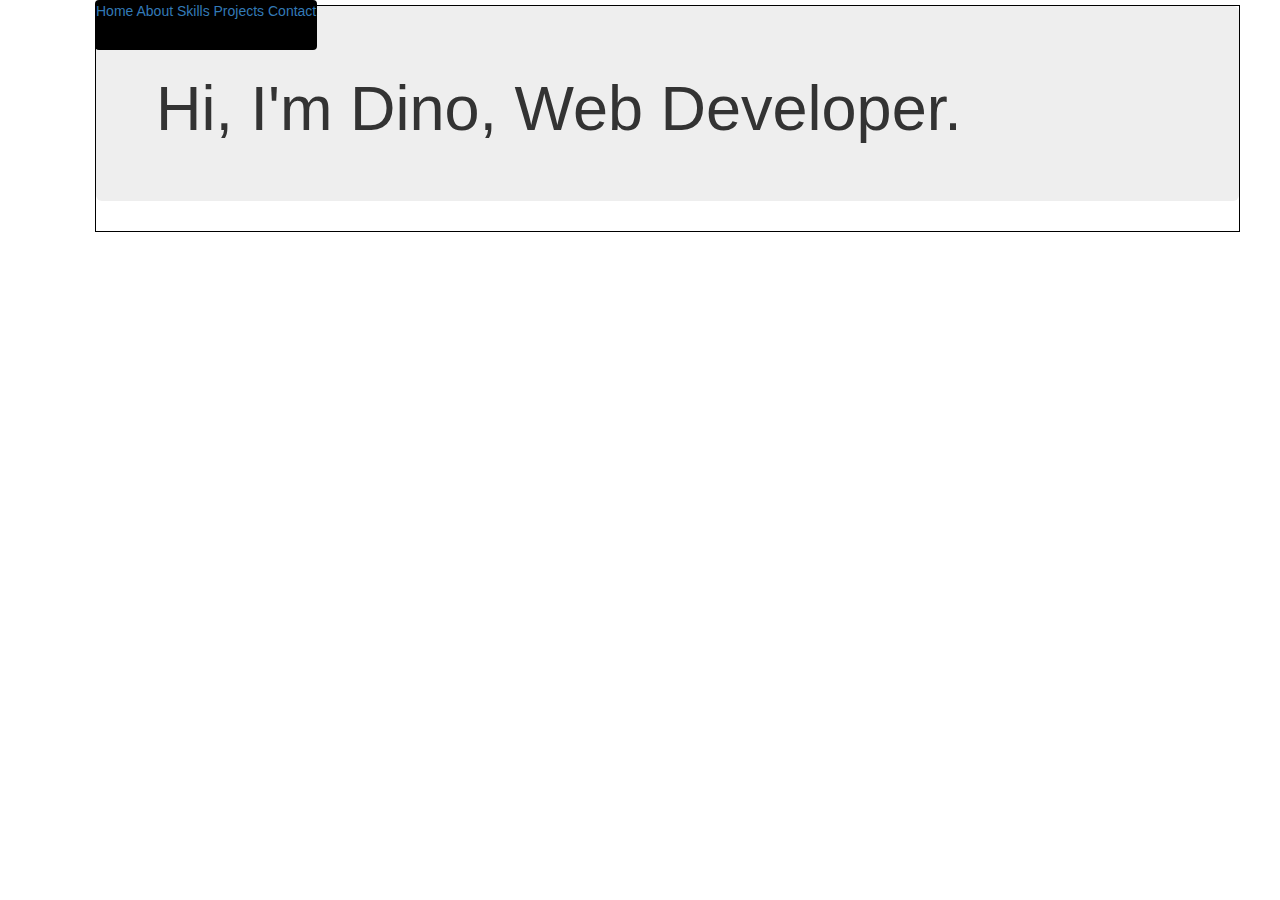
==== index.html @ 2a8709d5 "Add navbar and links." ====
<!DOCTYPE html>
<html>
  <head>
    <link rel="stylesheet" href="https://maxcdn.bootstrapcdn.com/bootstrap/3.3.7/css/bootstrap.min.css" integrity="sha384-BVYiiSIFeK1dGmJRAkycuHAHRg32OmUcww7on3RYdg4Va+PmSTsz/K68vbdEjh4u" crossorigin="anonymous">
    <link href="css/styles.css" rel="stylesheet" type="text/css" media="all">
    <meta charset="UTF-8">
    <title>DN - Web Developer</title>
  </head>
  <body>
    <div class="container">

  <!-- container -->



  <!-- Nav Bar -->
      <div class="row">
        <div class="navbar">
          <a href="index.html">Home</a>
          <a href="aboutme.html">About</a>
          <a href="skills.html">Skills</a>
          <a href="projects.html">Projects</a>
          <a href="contactme.html">Contact</a>
        </div>
      </div>
  <!-- Nav Bar -->

  <!-- Content -->
      <div class="row">
        <div class="content">
          <div class="jumbotron">
            <h1>Hi, I'm Dino, Web Developer.</h1>
          </div>
        </div>
      </div>

  <!-- Container -->
    </div>

  </body>
</html>
---- css/styles.css ----
*, {
  box-sizing: border-box;
}

.container {
  position:relative; padding:0 0 0 55px;
}

.navbar {
  position:absolute;
  width: auto;
  background:#000;
}

.content {
  border:1px solid #000;
  margin:5px 0 5px 0;
}
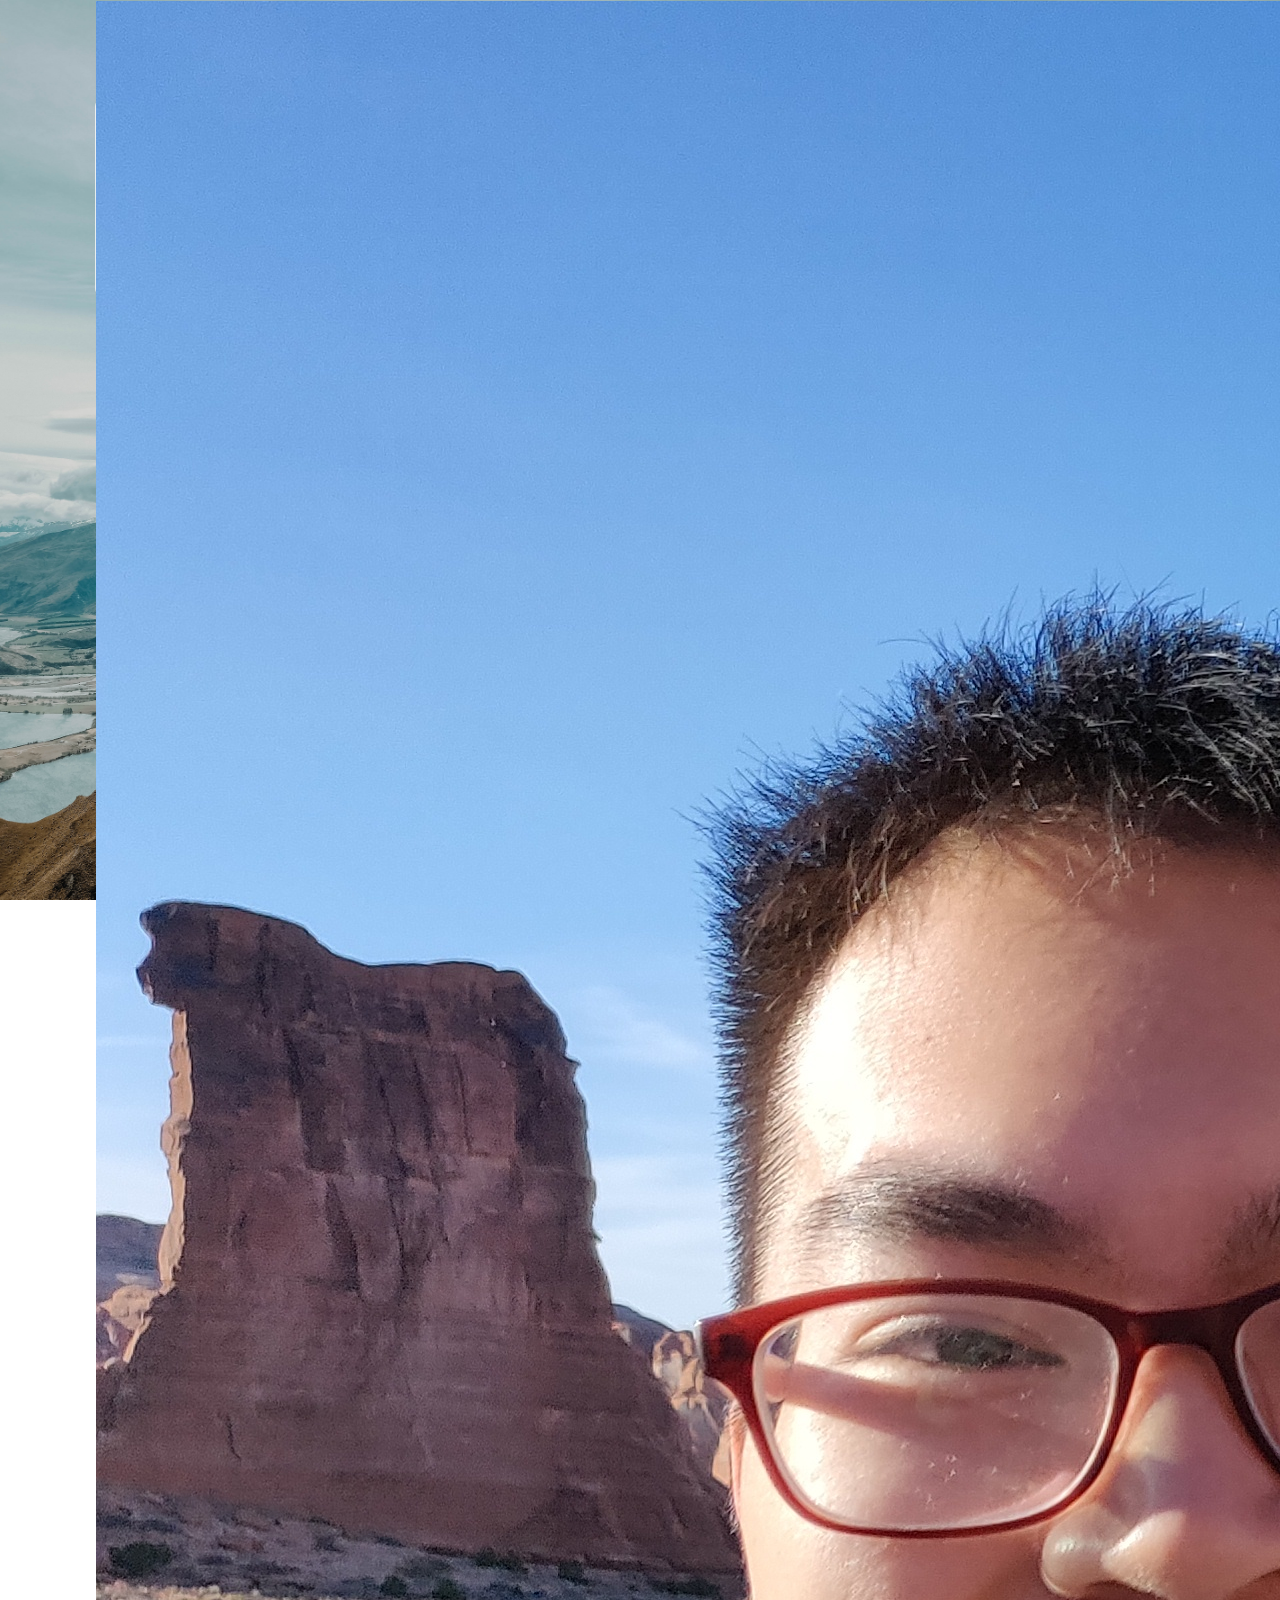
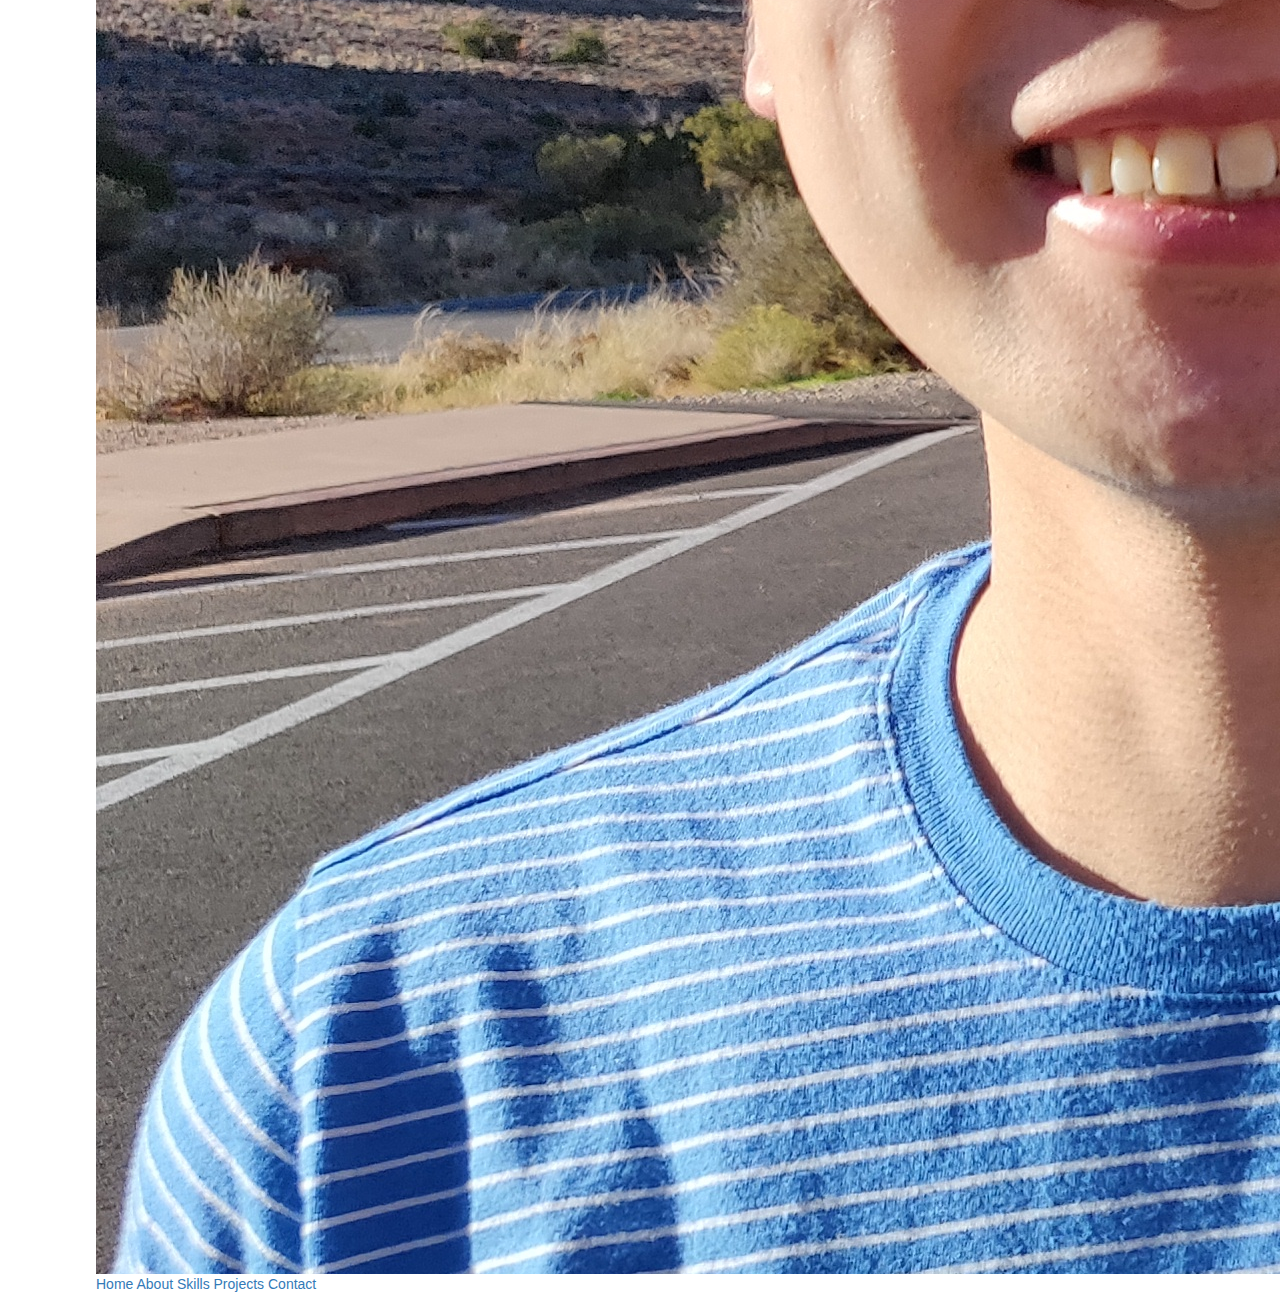
==== commit ee62e1bc: "Add profile picture and contact and skills content." ====
--- a/index.html
+++ b/index.html
@@ -3,6 +3,7 @@
   <head>
     <link rel="stylesheet" href="https://maxcdn.bootstrapcdn.com/bootstrap/3.3.7/css/bootstrap.min.css" integrity="sha384-BVYiiSIFeK1dGmJRAkycuHAHRg32OmUcww7on3RYdg4Va+PmSTsz/K68vbdEjh4u" crossorigin="anonymous">
     <link href="css/styles.css" rel="stylesheet" type="text/css" media="all">
+    <link href="https://fonts.googleapis.com/css?family=Merriweather" rel="stylesheet">
     <meta charset="UTF-8">
     <title>DN - Web Developer</title>
   </head>
@@ -16,6 +17,7 @@
   <!-- Nav Bar -->
       <div class="row">
         <div class="navbar">
+          <a class="logo" rel="index" href="index.html"><img src="../img/propic.jpg" alt="profile picture"></a>
           <a href="index.html">Home</a>
           <a href="aboutme.html">About</a>
           <a href="skills.html">Skills</a>
@@ -28,14 +30,13 @@
   <!-- Content -->
       <div class="row">
         <div class="content">
-          <div class="jumbotron">
-            <h1>Hi, I'm Dino, Web Developer.</h1>
+          <div class="jumbotron index-jumbotron">
+            <h1 class="jumbotron-font">Hi, I'm Dino, Web Developer.</h1>
           </div>
         </div>
       </div>
 
   <!-- Container -->
     </div>
-
   </body>
 </html>
--- a/css/styles.css
+++ b/css/styles.css
@@ -1,5 +1,14 @@
 *, {
   box-sizing: border-box;
+}
+
+
+body, html {
+  background-image: url("../img/mountainsBG1.jpg");
+  background-repeat: no-repeat;
+  background-size: cover;
+  background-position: center;
+  height: 100%;
 }
 
 .container {
@@ -9,10 +18,19 @@
 .navbar {
   position:absolute;
   width: auto;
-  background:#000;
+  /* background:#000; */
 }
 
 .content {
-  border:1px solid #000;
+  /* border:1px solid #000; */
   margin:5px 0 5px 0;
 }
+
+.jumbotron-font{
+  font-family: Merriweather, serif;
+}
+
+.index-jumbotron {
+  margin-top: 100px;
+  background-color: rgba(255, 255, 255, 0.75);
+}
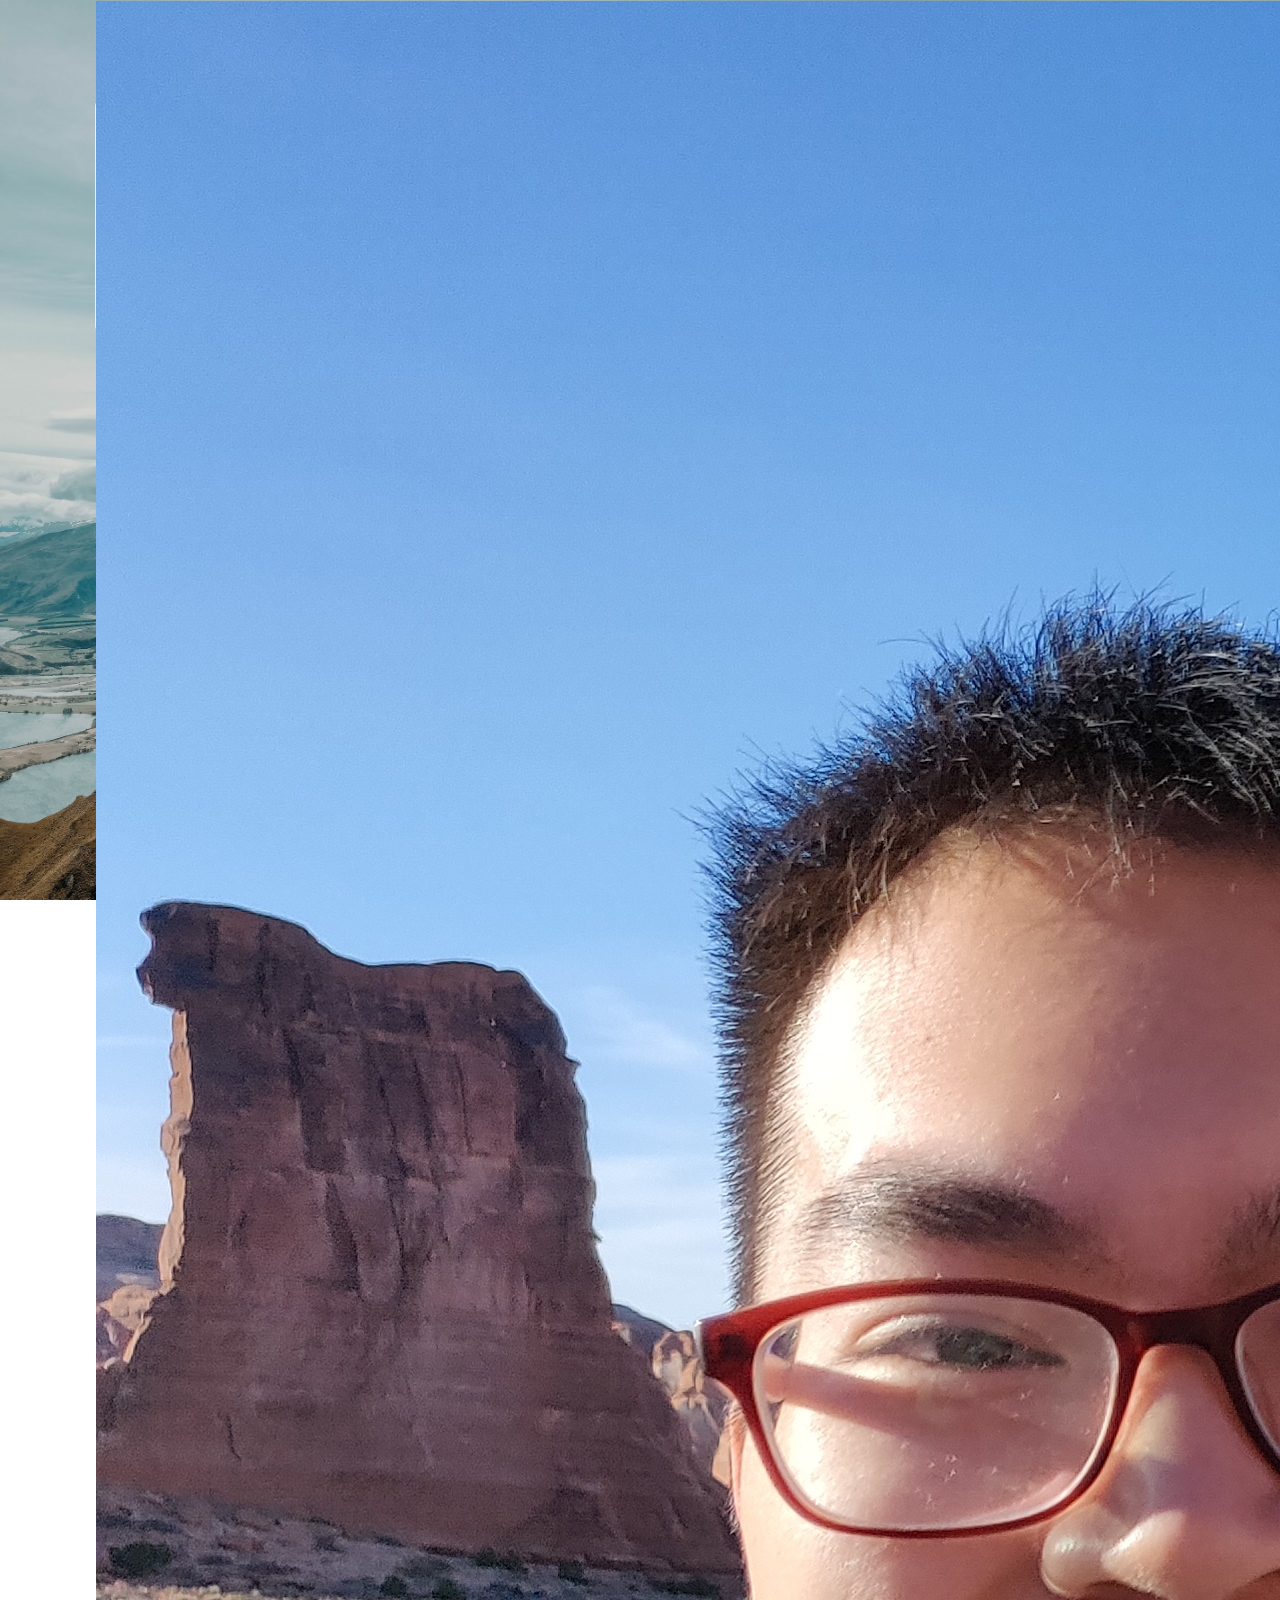
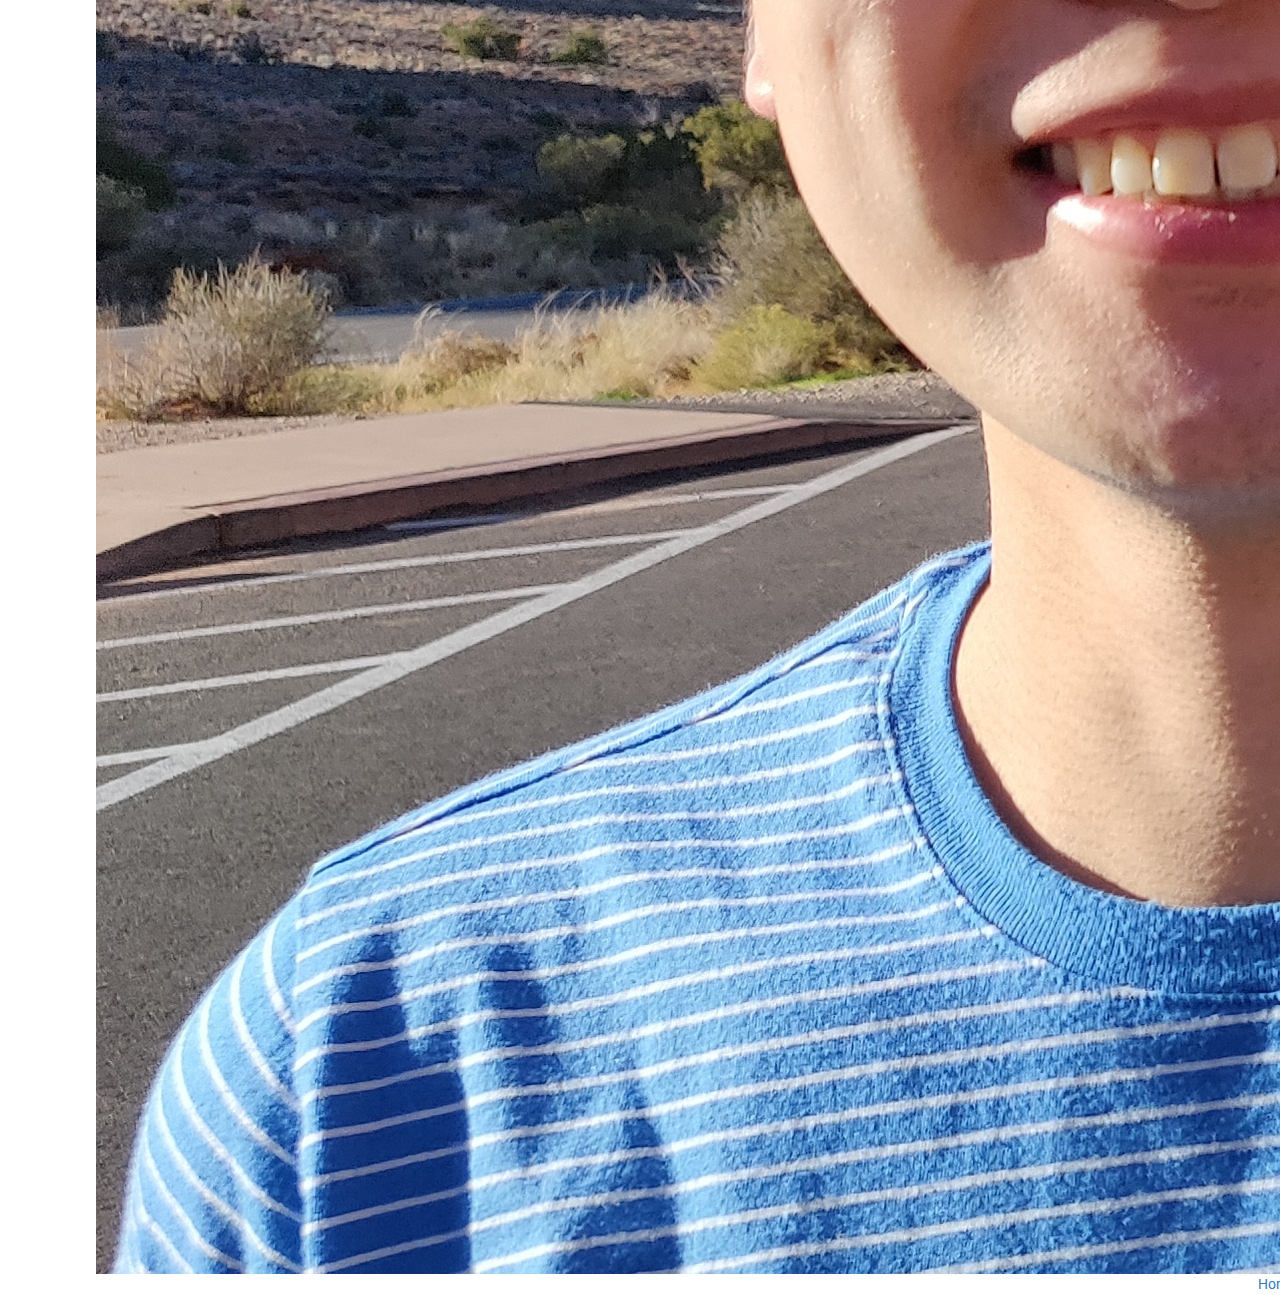
==== commit db5e0f08: "Add README." ====
--- a/index.html
+++ b/index.html
@@ -3,7 +3,7 @@
   <head>
     <link rel="stylesheet" href="https://maxcdn.bootstrapcdn.com/bootstrap/3.3.7/css/bootstrap.min.css" integrity="sha384-BVYiiSIFeK1dGmJRAkycuHAHRg32OmUcww7on3RYdg4Va+PmSTsz/K68vbdEjh4u" crossorigin="anonymous">
     <link href="css/styles.css" rel="stylesheet" type="text/css" media="all">
-    <link href="https://fonts.googleapis.com/css?family=Merriweather" rel="stylesheet">
+    <link <link href="https://fonts.googleapis.com/css?family=Libre+Barcode+128+Text|Nunito+Sans|Roboto" rel="stylesheet">
     <meta charset="UTF-8">
     <title>DN - Web Developer</title>
   </head>
@@ -31,7 +31,8 @@
       <div class="row">
         <div class="content">
           <div class="jumbotron index-jumbotron">
-            <h1 class="jumbotron-font">Hi, I'm Dino, Web Developer.</h1>
+            <h1 class="jumbotron-index-font">Hi, I'm Dino, Web Developer.</h1>
+            <h2 class=index-h2>Front end developer</h2>
           </div>
         </div>
       </div>
--- a/css/styles.css
+++ b/css/styles.css
@@ -18,6 +18,8 @@
 .navbar {
   position:absolute;
   width: auto;
+  text-align: center;
+  font-family: Roboto, sans-serif;
   /* background:#000; */
 }
 
@@ -26,11 +28,24 @@
   margin:5px 0 5px 0;
 }
 
+.jumbotron-index-font{
+  font-family: 'Libre Barcode 128 Text', cursive;
+}
+
 .jumbotron-font{
-  font-family: Merriweather, serif;
+  font-family: 'Nunito Sans', sans-serif;
 }
 
 .index-jumbotron {
   margin-top: 100px;
   background-color: rgba(255, 255, 255, 0.75);
+  text-align: center;
 }
+
+.index-h2 {
+  font-size: 15px;
+}
+
+p, li {
+  font-family: Roboto, sans-serif;
+}
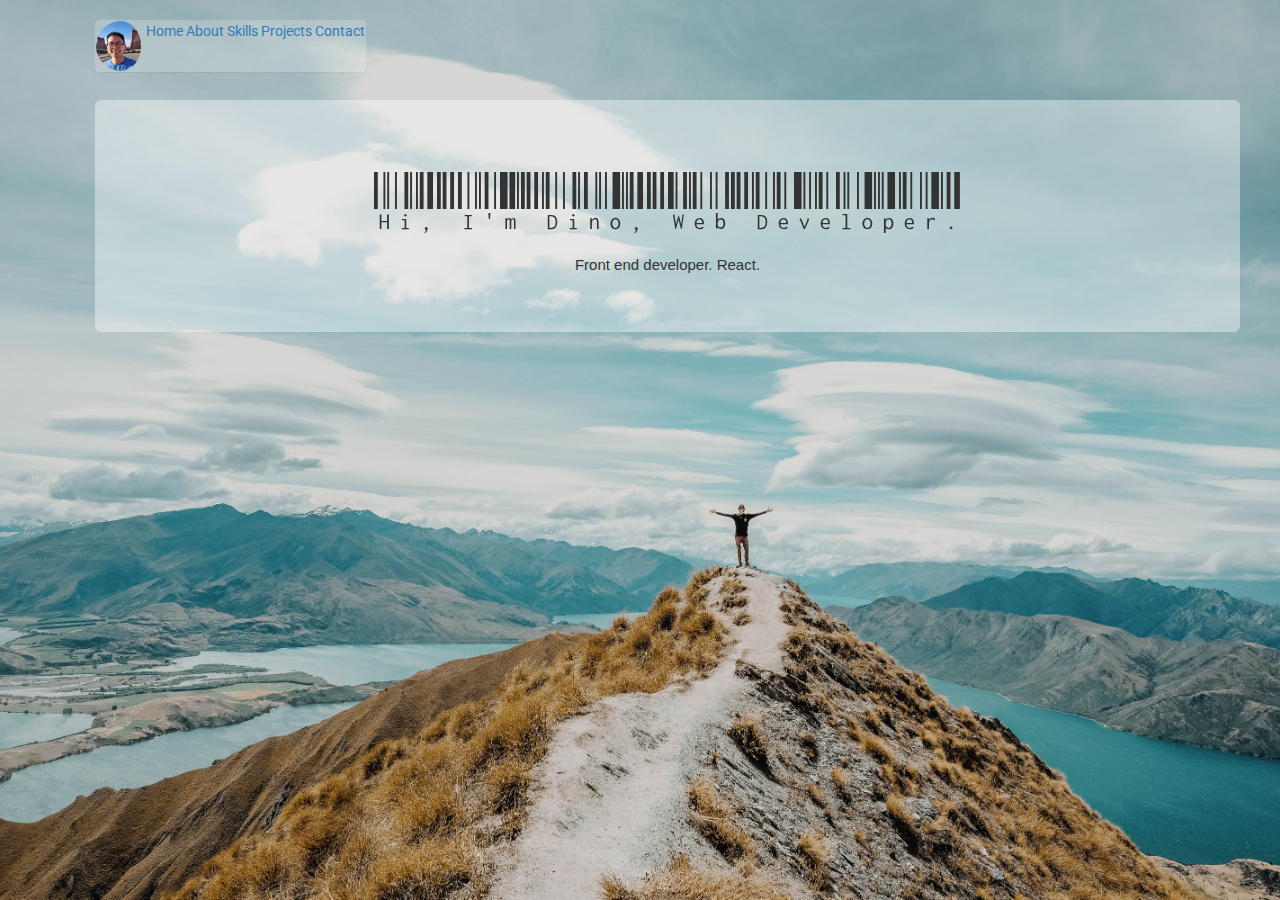
==== commit 6a6a6144: "Add profile picture as logo and link back to index.html." ====
--- a/index.html
+++ b/index.html
@@ -16,8 +16,8 @@
 
   <!-- Nav Bar -->
       <div class="row">
-        <div class="navbar">
-          <a class="logo" rel="index" href="index.html"><img src="../img/propic.jpg" alt="profile picture"></a>
+        <div class="navbar panel">
+          <a class="logo" rel="index" href="index.html"><img id="propic" src="img/propic.jpg" alt="profile picture"></a>
           <a href="index.html">Home</a>
           <a href="aboutme.html">About</a>
           <a href="skills.html">Skills</a>
@@ -32,7 +32,7 @@
         <div class="content">
           <div class="jumbotron index-jumbotron">
             <h1 class="jumbotron-index-font">Hi, I'm Dino, Web Developer.</h1>
-            <h2 class=index-h2>Front end developer</h2>
+            <h2 class=index-h2>Front end developer. React.</h2>
           </div>
         </div>
       </div>
--- a/css/styles.css
+++ b/css/styles.css
@@ -20,6 +20,7 @@
   width: auto;
   text-align: center;
   font-family: Roboto, sans-serif;
+  margin-top: 20px;
   /* background:#000; */
 }
 
@@ -34,11 +35,12 @@
 
 .jumbotron-font{
   font-family: 'Nunito Sans', sans-serif;
+  padding-top: 50px;
 }
 
 .index-jumbotron {
   margin-top: 100px;
-  background-color: rgba(255, 255, 255, 0.75);
+  background-color: rgba(255, 255, 255, 0.4);
   text-align: center;
 }
 
@@ -49,3 +51,15 @@
 p, li {
   font-family: Roboto, sans-serif;
 }
+
+#propic {
+  height: 50px;
+  width:50px;
+  float: left;
+  padding-right: 5px;
+  border-radius: 25px;
+}
+
+.panel {
+  background-color: rgba(255, 255, 255, 0.2);
+}
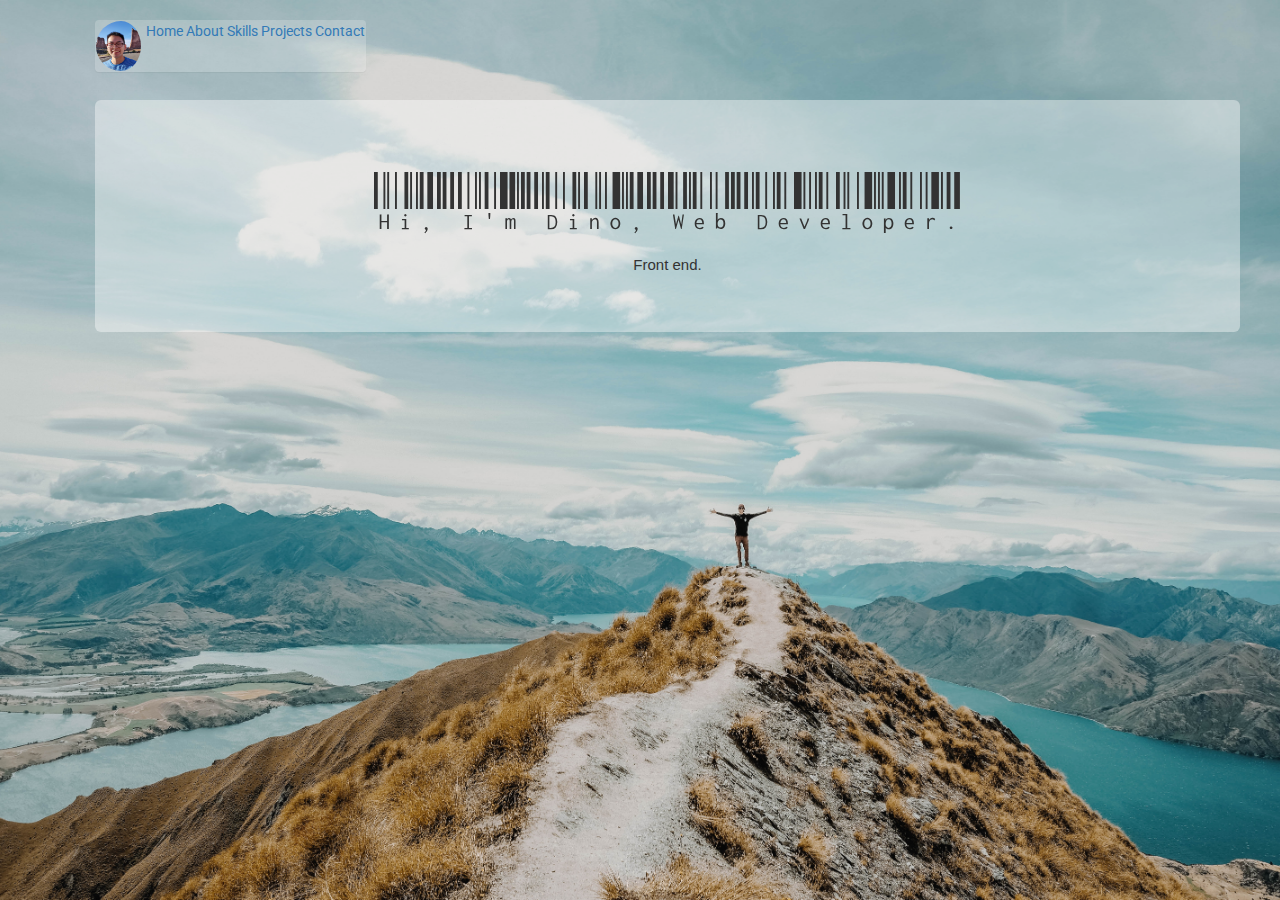
==== commit a0be3649: "Clean up README and skills page. Add gh-pages branch." ====
--- a/index.html
+++ b/index.html
@@ -32,7 +32,7 @@
         <div class="content">
           <div class="jumbotron index-jumbotron">
             <h1 class="jumbotron-index-font">Hi, I'm Dino, Web Developer.</h1>
-            <h2 class=index-h2>Front end developer. React.</h2>
+            <h2 class=index-h2>Front end.</h2>
           </div>
         </div>
       </div>
--- a/css/styles.css
+++ b/css/styles.css
@@ -35,7 +35,9 @@
 
 .jumbotron-font{
   font-family: 'Nunito Sans', sans-serif;
-  padding-top: 50px;
+  font-weight: bold;
+  text-align: center;
+  padding-top: 75px;
 }
 
 .index-jumbotron {
@@ -63,3 +65,20 @@
 .panel {
   background-color: rgba(255, 255, 255, 0.2);
 }
+
+.email {
+  font-size: 20px;
+  text-align: center;
+  padding: 55px;
+}
+
+.skills {
+  font-size: 15px;
+  text-align: center;
+  pdding: 50px;
+}
+
+.panel p {
+  text-align: center;
+  font-family: Roboto, sans-serif;
+}
